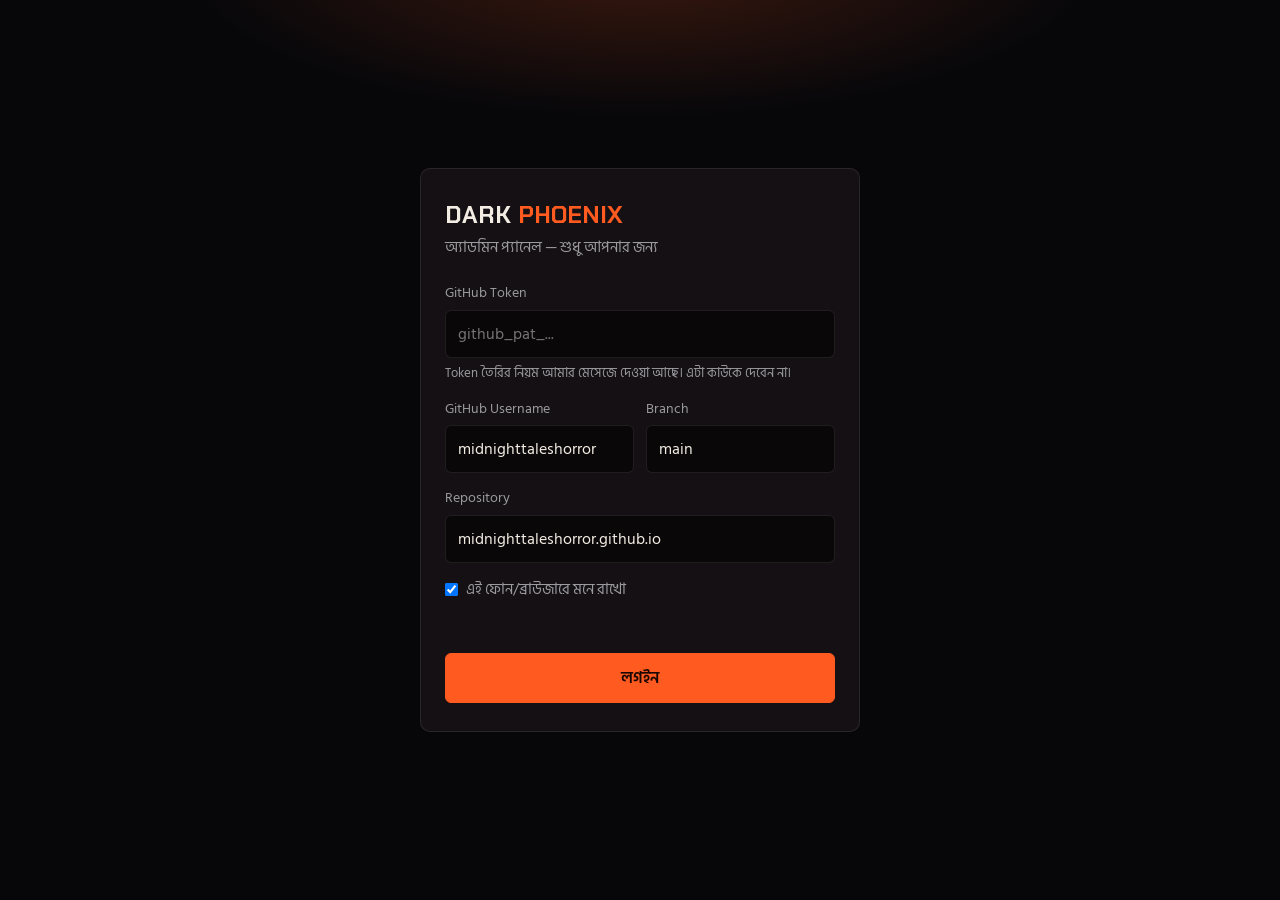
==== admin.html @ 94a2bcff "Add files via upload" ====
<!DOCTYPE html>
<html lang="bn">
<head>
<meta charset="UTF-8">
<meta name="viewport" content="width=device-width, initial-scale=1.0">
<meta name="robots" content="noindex, nofollow">
<title>Admin Panel | Dark Phoenix</title>
<link rel="icon" type="image/png" href="logo.png">
<link rel="preconnect" href="https://fonts.googleapis.com">
<link href="https://fonts.googleapis.com/css2?family=Chakra+Petch:wght@500;600;700&family=Hind+Siliguri:wght@400;500;600;700&display=swap" rel="stylesheet">
<style>
  :root{
    --bg-0:#07070a; --bg-1:#0f0a0d; --panel:#141014;
    --ember-1:#ff5a1f; --ember-2:#ffb020; --ember-3:#8a0f1f;
    --tech-1:#39f7ff; --tech-dim:#1a5a5e;
    --ink:#f2ece3; --ink-dim:#9a9a9f; --line:rgba(255,255,255,0.09);
    --danger:#ff4d5e; --ok:#3ddc84;
  }
  *{box-sizing:border-box; margin:0; padding:0;}
  body{
    background:var(--bg-0); color:var(--ink);
    font-family:'Hind Siliguri','Rajdhani',sans-serif; font-size:16px; line-height:1.5;
    min-height:100vh;
    background-image:radial-gradient(ellipse 60% 30% at 50% -5%, rgba(255,90,31,0.22), transparent 60%);
    background-repeat:no-repeat;
  }
  h1,h2,h3,.brand{font-family:'Chakra Petch','Hind Siliguri',sans-serif;}
  button,input,textarea{font:inherit; color:inherit;}
  button{cursor:pointer;}
  :focus-visible{outline:2px solid var(--tech-1); outline-offset:2px;}
  .hidden{display:none !important;}

  /* ---------- login ---------- */
  #login{ min-height:100vh; display:flex; align-items:center; justify-content:center; padding:24px; }
  .login-card{
    width:100%; max-width:440px; background:var(--panel); border:1px solid var(--line);
    border-radius:10px; padding:28px 24px;
  }
  .login-card h1{ font-size:1.5rem; margin-bottom:4px; }
  .login-card h1 span{ color:var(--ember-1); }
  .login-card .sub{ color:var(--ink-dim); margin-bottom:22px; font-size:0.95rem; }
  label{ display:block; font-size:0.9rem; color:var(--ink-dim); margin:14px 0 6px; }
  input[type=text], input[type=password], input[type=url], textarea{
    width:100%; background:#0a0709; border:1px solid var(--line); border-radius:6px;
    padding:11px 12px; transition:border-color .2s;
  }
  input:focus, textarea:focus{ border-color:var(--ember-1); outline:none; }
  textarea{ min-height:140px; resize:vertical; }
  input[type=file]{ width:100%; font-size:0.9rem; color:var(--ink-dim); }
  .row2{ display:grid; grid-template-columns:1fr 1fr; gap:12px; }
  .check{ display:flex; align-items:center; gap:8px; margin-top:16px; color:var(--ink-dim); font-size:0.92rem; }
  .check input{ width:auto; }
  .hint{ font-size:0.82rem; color:var(--ink-dim); margin-top:6px; }
  .err{ color:var(--danger); margin-top:14px; font-size:0.92rem; min-height:1.2em; }

  .btn{
    border:1px solid var(--line); background:transparent; border-radius:6px;
    padding:9px 16px; font-weight:500; transition:background .2s, border-color .2s, color .2s;
  }
  .btn:hover{ border-color:var(--ink-dim); }
  .btn.primary{ background:var(--ember-1); border-color:var(--ember-1); color:#1a0603; font-weight:600; }
  .btn.primary:hover{ background:var(--ember-2); border-color:var(--ember-2); }
  .btn.danger{ color:var(--danger); border-color:rgba(255,77,94,0.4); }
  .btn.danger:hover{ background:rgba(255,77,94,0.12); border-color:var(--danger); }
  .btn.full{ width:100%; margin-top:20px; padding:12px; }
  .btn:disabled{ opacity:.5; cursor:not-allowed; }

  /* ---------- app ---------- */
  header{
    position:sticky; top:0; z-index:10; display:flex; align-items:center; justify-content:space-between; gap:12px;
    padding:14px 5vw; background:rgba(7,7,10,0.92); backdrop-filter:blur(6px); border-bottom:1px solid var(--line);
  }
  .brand{ font-weight:700; letter-spacing:0.03em; }
  .brand span{ color:var(--ember-1); }
  .brand small{ display:block; font-family:'Hind Siliguri',sans-serif; font-weight:400; color:var(--ink-dim); font-size:0.78rem; letter-spacing:0; }
  .head-actions{ display:flex; gap:8px; flex-wrap:wrap; justify-content:flex-end; }
  .head-actions a.btn{ text-decoration:none; display:inline-block; }

  main{ max-width:900px; margin:0 auto; padding:22px 5vw 80px; }
  .tabs{ display:flex; gap:6px; overflow-x:auto; padding-bottom:4px; margin-bottom:20px; border-bottom:1px solid var(--line); }
  .tab{
    background:none; border:none; border-bottom:2px solid transparent; padding:10px 14px;
    color:var(--ink-dim); font-weight:500; white-space:nowrap;
  }
  .tab.active{ color:var(--ink); border-bottom-color:var(--ember-1); }
  .tab .count{ color:var(--tech-1); font-size:0.85rem; margin-left:4px; }

  .section-head{ display:flex; align-items:center; justify-content:space-between; gap:12px; margin-bottom:6px; }
  .section-head h2{ font-size:1.25rem; }
  .section-note{ color:var(--ink-dim); font-size:0.9rem; margin-bottom:18px; }

  .item{
    display:grid; grid-template-columns:auto 1fr; gap:14px; align-items:center;
    padding:12px; margin-bottom:10px; background:var(--panel); border:1px solid var(--line); border-radius:8px;
  }
  .thumb{ width:64px; height:80px; border-radius:5px; object-fit:cover; background:#1a0e12; border:1px solid var(--line); }
  .badge{
    width:44px; height:44px; border-radius:50%; display:flex; align-items:center; justify-content:center;
    border:1px solid var(--tech-dim); color:var(--tech-1); font-family:'Chakra Petch',sans-serif; font-size:0.9rem;
  }
  .info{ min-width:0; }
  .info .t{ font-weight:600; font-size:1.05rem; overflow-wrap:anywhere; }
  .info .s{ color:var(--ink-dim); font-size:0.88rem; overflow-wrap:anywhere; }
  .acts{ grid-column:1 / -1; display:flex; gap:8px; flex-wrap:wrap; }
  .acts .btn{ padding:6px 14px; font-size:0.9rem; }
  .acts .spacer{ flex:1; }
  .empty{ text-align:center; color:var(--ink-dim); padding:40px 10px; border:1px dashed var(--line); border-radius:8px; }
  @media (min-width:640px){
    .item{ grid-template-columns:auto 1fr auto; }
    .acts{ grid-column:auto; flex-wrap:nowrap; }
    .acts .spacer{ display:none; }
  }

  /* ---------- modal ---------- */
  .overlay{
    position:fixed; inset:0; z-index:50; background:rgba(0,0,0,0.75);
    display:flex; align-items:flex-start; justify-content:center; padding:4vh 16px; overflow-y:auto;
  }
  .modal{
    width:100%; max-width:520px; background:var(--panel); border:1px solid var(--line); border-radius:10px; padding:22px 20px;
  }
  .modal h3{ font-size:1.2rem; margin-bottom:4px; }
  .modal .actions{ display:flex; gap:10px; justify-content:flex-end; margin-top:22px; }
  .preview{ display:flex; align-items:center; gap:12px; margin-bottom:8px; color:var(--ink-dim); font-size:0.88rem; }
  .preview img{ width:56px; height:70px; object-fit:cover; border-radius:4px; border:1px solid var(--line); }
  .req{ color:var(--ember-1); }

  /* ---------- busy + toast ---------- */
  #busy{ position:fixed; inset:0; z-index:90; background:rgba(0,0,0,0.8); display:flex; align-items:center; justify-content:center; flex-direction:column; gap:16px; text-align:center; padding:20px; }
  .spin{ width:38px; height:38px; border:3px solid var(--line); border-top-color:var(--ember-1); border-radius:50%; animation:spin .8s linear infinite; }
  @keyframes spin{ to{ transform:rotate(360deg); } }
  #toast{
    position:fixed; left:50%; bottom:24px; transform:translateX(-50%); z-index:95;
    background:#1c161b; border:1px solid var(--line); border-left:3px solid var(--ok);
    padding:12px 18px; border-radius:6px; max-width:90vw; box-shadow:0 8px 30px rgba(0,0,0,.6);
  }
  #toast.bad{ border-left-color:var(--danger); }
  .footer-note{ margin-top:28px; color:var(--ink-dim); font-size:0.85rem; border-left:2px solid var(--tech-dim); padding-left:12px; }
  @media (prefers-reduced-motion:reduce){ .spin{ animation-duration:2s; } }
</style>
</head>
<body>

<!-- ================= LOGIN ================= -->
<div id="login">
  <form class="login-card" id="loginForm" autocomplete="off">
    <h1>DARK <span>PHOENIX</span></h1>
    <p class="sub">অ্যাডমিন প্যানেল — শুধু আপনার জন্য</p>

    <label for="token">GitHub Token</label>
    <input type="password" id="token" required placeholder="github_pat_...">
    <p class="hint">Token তৈরির নিয়ম আমার মেসেজে দেওয়া আছে। এটা কাউকে দেবেন না।</p>

    <div class="row2">
      <div>
        <label for="owner">GitHub Username</label>
        <input type="text" id="owner" value="midnighttaleshorror" required>
      </div>
      <div>
        <label for="branch">Branch</label>
        <input type="text" id="branch" value="main" required>
      </div>
    </div>
    <label for="repo">Repository</label>
    <input type="text" id="repo" value="midnighttaleshorror.github.io" required>

    <label class="check"><input type="checkbox" id="remember" checked> এই ফোন/ব্রাউজারে মনে রাখো</label>
    <p class="err" id="loginErr"></p>
    <button class="btn primary full" type="submit" id="loginBtn">লগইন</button>
  </form>
</div>

<!-- ================= APP ================= -->
<div id="app" class="hidden">
  <header>
    <div class="brand">DARK <span>PHOENIX</span> <small id="repoLabel"></small></div>
    <div class="head-actions">
      <a class="btn" id="viewSite" href="./" target="_blank" rel="noopener">সাইট দেখুন</a>
      <button class="btn" id="logout" type="button">লগআউট</button>
    </div>
  </header>

  <main>
    <div class="tabs" role="tablist" id="tabs"></div>
    <div id="panel"></div>
    <p class="footer-note">সেভ করার পর সাইটে পরিবর্তন দেখাতে সাধারণত ১–২ মিনিট লাগে (GitHub Pages আপডেট হওয়ার সময়)। না দেখালে পেজ রিফ্রেশ করুন।</p>
  </main>
</div>

<div id="modalRoot"></div>
<div id="busy" class="hidden"><div class="spin"></div><div id="busyMsg">অপেক্ষা করুন…</div></div>
<div id="toast" class="hidden" role="status"></div>

<script>
(function(){
  'use strict';

  /* ---------- helpers ---------- */
  const $ = s => document.querySelector(s);
  const esc = s => String(s ?? '').replace(/[&<>"']/g, c => ({'&':'&amp;','<':'&lt;','>':'&gt;','"':'&quot;',"'":'&#39;'}[c]));
  const uid = () => Date.now().toString(36) + Math.random().toString(36).slice(2, 6);
  const encPath = p => p.split('/').map(encodeURIComponent).join('/');

  let toastTimer;
  function toast(msg, bad){
    const t = $('#toast');
    t.textContent = msg; t.className = bad ? 'bad' : '';
    clearTimeout(toastTimer);
    toastTimer = setTimeout(() => t.classList.add('hidden'), bad ? 6000 : 3500);
  }
  function busy(msg){ $('#busyMsg').textContent = msg || 'অপেক্ষা করুন…'; $('#busy').classList.remove('hidden'); }
  function unbusy(){ $('#busy').classList.add('hidden'); }

  /* ---------- default data (used only if data.json doesn't exist yet) ---------- */
  const DEFAULT_DATA = { news:[], gallery:[], series:[], songs:[] };
  function normalize(d){
    ['news','gallery','series','songs'].forEach(k => { if(!Array.isArray(d[k])) d[k] = []; d[k].forEach(it => { if(!it.id) it.id = uid(); }); });
    return d;
  }

  /* ---------- GitHub API ---------- */
  let cfg = null;               // {token, owner, repo, branch}
  const state = { data:null, tab:'news' };

  function api(path, opts = {}){
    return fetch(`https://api.github.com/repos/${cfg.owner}/${cfg.repo}/${path}`, {
      cache:'no-store',
      ...opts,
      headers:{
        'Accept':'application/vnd.github+json',
        'Authorization':'Bearer ' + cfg.token,
        'X-GitHub-Api-Version':'2022-11-28',
        ...(opts.headers || {})
      }
    });
  }
  async function apiErr(r){
    let m = ''; try{ m = (await r.json()).message || ''; }catch(_){}
    const e = new Error(m || ('HTTP ' + r.status)); e.status = r.status;
    if(r.status === 401) e.message = 'Token ভুল বা মেয়াদ শেষ। আবার লগইন করুন।';
    else if(r.status === 403) e.message = 'অনুমতি নেই বা limit শেষ। Token-এ "Contents: Read and write" permission আছে কিনা দেখুন। (' + m + ')';
    else if(r.status === 404) e.message = 'Repository/Branch পাওয়া যায়নি, অথবা Token-এর এই repo-তে access নেই।';
    return e;
  }
  async function getFile(path){
    const r = await api(`contents/${encPath(path)}?ref=${encodeURIComponent(cfg.branch)}&_=${Date.now()}`);
    if(r.status === 404) return null;
    if(!r.ok) throw await apiErr(r);
    return r.json();
  }
  async function putFile(path, b64, message, sha){
    const body = { message, content:b64, branch:cfg.branch };
    if(sha) body.sha = sha;
    const r = await api(`contents/${encPath(path)}`, { method:'PUT', body:JSON.stringify(body) });
    if(!r.ok) throw await apiErr(r);
    return r.json();
  }
  async function deleteFile(path, message){
    const f = await getFile(path);
    if(!f) return;
    const r = await api(`contents/${encPath(path)}`, { method:'DELETE', body:JSON.stringify({ message, sha:f.sha, branch:cfg.branch }) });
    if(!r.ok) throw await apiErr(r);
  }

  const decodeUtf8 = b64 => new TextDecoder().decode(Uint8Array.from(atob(b64.replace(/\n/g,'')), c => c.charCodeAt(0)));
  function encodeUtf8(str){
    const bytes = new TextEncoder().encode(str); let bin = '';
    for(let i = 0; i < bytes.length; i += 8192) bin += String.fromCharCode.apply(null, bytes.subarray(i, i + 8192));
    return btoa(bin);
  }
  const fileToB64 = file => new Promise((res, rej) => {
    const r = new FileReader();
    r.onload = () => res(String(r.result).split(',')[1]);
    r.onerror = () => rej(new Error('ফাইল পড়া যায়নি'));
    r.readAsDataURL(file);
  });

  async function loadData(){
    const f = await getFile('data.json');
    state.data = normalize(f ? JSON.parse(decodeUtf8(f.content)) : structuredClone(DEFAULT_DATA));
    return f;
  }

  // Always applies the change to the freshest data.json (retries once on conflict)
  async function saveData(mutator, message){
    for(let attempt = 0; attempt < 2; attempt++){
      const f = await getFile('data.json');
      const data = normalize(f ? JSON.parse(decodeUtf8(f.content)) : structuredClone(DEFAULT_DATA));
      mutator(data);
      try{
        await putFile('data.json', encodeUtf8(JSON.stringify(data, null, 2)), message, f && f.sha);
        state.data = data; render();
        return;
      }catch(e){
        if(attempt === 0 && (e.status === 409 || e.status === 422)) continue;
        throw e;
      }
    }
  }

  /* ---------- uploads ---------- */
  const slug = name => {
    const base = name.replace(/\.[^.]+$/, '').toLowerCase().replace(/[^a-z0-9]+/g, '-').replace(/^-+|-+$/g, '').slice(0, 40);
    return base || 'file';
  };
  async function prepImage(file){
    const okType = /^image\/(png|jpe?g|webp)$/.test(file.type);
    const extFromType = { 'image/png':'png', 'image/jpeg':'jpg', 'image/webp':'webp', 'image/gif':'gif' };
    if(!okType){
      return { b64: await fileToB64(file), ext: extFromType[file.type] || (file.name.split('.').pop() || 'img').toLowerCase() };
    }
    const bmp = await createImageBitmap(file);
    const MAX = 1600;
    if(Math.max(bmp.width, bmp.height) <= MAX && file.size < 1.5e6){
      return { b64: await fileToB64(file), ext: extFromType[file.type] };
    }
    const scale = Math.min(1, MAX / Math.max(bmp.width, bmp.height));
    const c = document.createElement('canvas');
    c.width = Math.round(bmp.width * scale); c.height = Math.round(bmp.height * scale);
    c.getContext('2d').drawImage(bmp, 0, 0, c.width, c.height);
    const isPng = file.type === 'image/png';
    const blob = await new Promise(r => c.toBlob(r, isPng ? 'image/png' : 'image/jpeg', 0.88));
    return { b64: await fileToB64(blob), ext: isPng ? 'png' : 'jpg' };
  }
  async function uploadFile(file, kind){
    let b64, ext;
    if(kind === 'image'){ ({ b64, ext } = await prepImage(file)); }
    else{ b64 = await fileToB64(file); ext = (file.name.split('.').pop() || 'mp3').toLowerCase(); }
    const path = `uploads/${Date.now()}-${slug(file.name)}.${ext}`;
    await putFile(path, b64, `Admin: upload ${path}`);
    return path;
  }
  function referenced(path){
    const d = state.data;
    return d.news.some(x => x.img === path) || d.gallery.some(x => x.img === path) || d.songs.some(x => x.file === path);
  }
  // Only files that were uploaded through this panel (uploads/…) are auto-deleted
  async function cleanupFiles(paths){
    for(const p of new Set(paths.filter(Boolean))){
      if(p.startsWith('uploads/') && !referenced(p)){
        try{ await deleteFile(p, `Admin: delete ${p}`); }catch(e){ console.warn('cleanup failed', p, e); }
      }
    }
  }
  const fileUrl = p => /^https?:\/\//i.test(p) ? p
    : `https://raw.githubusercontent.com/${cfg.owner}/${cfg.repo}/${encodeURIComponent(cfg.branch)}/${encPath(p)}`;

  /* ---------- section config ---------- */
  const TYPES = {
    news:{
      label:'নিউজ', single:'নিউজ', fileKey:'img',
      note:'ছবি ও লেখা সহ নিউজ পোস্ট। সাইটে সবার উপরের সেকশনে দেখায়।',
      fields:[
        { k:'title', l:'শিরোনাম', t:'text', req:true },
        { k:'text',  l:'লেখা', t:'textarea' },
        { k:'img',   l:'ছবি', t:'image' }
      ]
    },
    gallery:{
      label:'গ্যালারি', single:'গ্যালারি ছবি', fileKey:'img',
      note:'ক্যারেক্টারের ছবি ও নাম।',
      fields:[
        { k:'title', l:'নাম', t:'text', req:true },
        { k:'img',   l:'ছবি', t:'image', req:true }
      ]
    },
    series:{
      label:'সিরিজ', single:'এপিসোড',
      note:'Watch Series-এর এপিসোড ও YouTube লিংক।',
      fields:[
        { k:'title', l:'এপিসোডের নাম', t:'text', req:true },
        { k:'genre', l:'লেবেল (যেমন: Episode 6)', t:'text' },
        { k:'link',  l:'YouTube / ভিডিও লিংক', t:'url', req:true }
      ]
    },
    songs:{
      label:'গান', single:'গান', fileKey:'file',
      note:'MP3 ফাইল আপলোড করুন। সাইটে Play ও Download দুটোই থাকে।',
      fields:[
        { k:'title', l:'গানের নাম', t:'text', req:true },
        { k:'genre', l:'ধরন (যেমন: Theme Song)', t:'text' },
        { k:'file',  l:'MP3 ফাইল', t:'audio', req:true }
      ]
    }
  };

  /* ---------- render ---------- */
  function render(){
    const d = state.data; if(!d) return;
    $('#tabs').innerHTML = Object.keys(TYPES).map(k =>
      `<button class="tab ${state.tab === k ? 'active' : ''}" role="tab" data-tab="${k}">${TYPES[k].label}<span class="count">${d[k].length}</span></button>`
    ).join('');

    const t = state.tab, T = TYPES[t], items = d[t];
    let html = `
      <div class="section-head">
        <h2>${T.label}</h2>
        <button class="btn primary" data-act="add">+ নতুন ${T.single}</button>
      </div>
      <p class="section-note">${T.note}</p>`;

    if(!items.length){
      html += `<div class="empty">এখনো কিছু নেই। উপরের বাটনে চাপ দিয়ে যোগ করুন।</div>`;
    }
    items.forEach((it, i) => {
      let lead, title = esc(it.title), sub = '';
      if(t === 'news' || t === 'gallery'){
        lead = it.img ? `<img class="thumb" loading="lazy" src="${esc(fileUrl(it.img))}" alt="">` : `<div class="badge">—</div>`;
        sub = t === 'news' ? esc((it.text || '').replace(/\s+/g, ' ').slice(0, 80)) : '';
      }else if(t === 'series'){
        lead = `<div class="badge">${String(i + 1).padStart(2, '0')}</div>`;
        sub = esc([it.genre, it.link].filter(Boolean).join(' • '));
      }else{
        lead = `<div class="badge">${String(i + 1).padStart(2, '0')}</div>`;
        sub = esc([it.genre, (it.file || '').split('/').pop()].filter(Boolean).join(' • '));
      }
      html += `
        <div class="item" data-id="${esc(it.id)}">
          ${lead}
          <div class="info"><div class="t">${title}</div>${sub ? `<div class="s">${sub}</div>` : ''}</div>
          <div class="acts">
            <button class="btn" data-act="up" ${i === 0 ? 'disabled' : ''} aria-label="উপরে">↑</button>
            <button class="btn" data-act="down" ${i === items.length - 1 ? 'disabled' : ''} aria-label="নিচে">↓</button>
            <span class="spacer"></span>
            <button class="btn" data-act="edit">এডিট</button>
            <button class="btn danger" data-act="del">ডিলিট</button>
          </div>
        </div>`;
    });
    $('#panel').innerHTML = html;
  }

  /* ---------- modal (add / edit) ---------- */
  function openForm(type, id){
    const T = TYPES[type];
    const item = id ? state.data[type].find(x => x.id === id) : null;
    const fieldsHtml = T.fields.map(f => {
      const val = item ? (item[f.k] || '') : '';
      const star = f.req && !(f.t === 'image' || f.t === 'audio' ? item : false) ? ' <span class="req">*</span>' : '';
      if(f.t === 'textarea') return `<label for="f_${f.k}">${f.l}</label><textarea id="f_${f.k}" name="${f.k}">${esc(val)}</textarea>`;
      if(f.t === 'image' || f.t === 'audio'){
        const cur = item && val
          ? (f.t === 'image'
              ? `<div class="preview"><img src="${esc(fileUrl(val))}" alt=""><span>বর্তমান ছবি — নতুন ছবি বেছে নিলে বদলে যাবে</span></div>`
              : `<div class="preview"><span>বর্তমান ফাইল: ${esc(val.split('/').pop())} — নতুন ফাইল বেছে নিলে বদলে যাবে</span></div>`)
          : '';
        const accept = f.t === 'image' ? 'image/*' : 'audio/mpeg,audio/*,.mp3';
        return `<label for="f_${f.k}">${f.l}${star}</label>${cur}<input type="file" id="f_${f.k}" name="${f.k}" accept="${accept}">`;
      }
      return `<label for="f_${f.k}">${f.l}${star}</label><input type="${f.t}" id="f_${f.k}" name="${f.k}" value="${esc(val)}" ${f.t === 'url' ? 'placeholder="https://"' : ''}>`;
    }).join('');

    $('#modalRoot').innerHTML = `
      <div class="overlay" id="overlay">
        <form class="modal" id="itemForm" novalidate>
          <h3>${item ? 'এডিট' : 'নতুন'}: ${T.single}</h3>
          ${fieldsHtml}
          <p class="err" id="formErr"></p>
          <div class="actions">
            <button type="button" class="btn" id="cancelForm">বাতিল</button>
            <button type="submit" class="btn primary">সেভ করুন</button>
          </div>
        </form>
      </div>`;
    const first = $('#itemForm input, #itemForm textarea'); if(first) first.focus();

    $('#cancelForm').onclick = closeForm;
    $('#overlay').addEventListener('mousedown', e => { if(e.target.id === 'overlay') closeForm(); });
    $('#itemForm').onsubmit = e => { e.preventDefault(); submitForm(type, item); };
  }
  function closeForm(){ $('#modalRoot').innerHTML = ''; }

  async function submitForm(type, item){
    const T = TYPES[type], err = $('#formErr'); err.textContent = '';
    const vals = {}, files = {};
    for(const f of T.fields){
      const el = $('#f_' + f.k);
      if(f.t === 'image' || f.t === 'audio'){
        const file = el.files[0];
        if(file){
          if(f.t === 'image' && !file.type.startsWith('image/')){ err.textContent = 'শুধু ছবির ফাইল দিন।'; return; }
          if(f.t === 'audio' && !(file.type.startsWith('audio/') || /\.mp3$/i.test(file.name))){ err.textContent = 'শুধু গানের (MP3) ফাইল দিন।'; return; }
          if(file.size > 95 * 1024 * 1024){ err.textContent = 'ফাইল খুব বড় (৯৫ MB এর কম হতে হবে)।'; return; }
          files[f.k] = file;
        }else if(f.req && !item){ err.textContent = `"${f.l}" বেছে নিন।`; return; }
      }else{
        vals[f.k] = el.value.trim();
        if(f.req && !vals[f.k]){ err.textContent = `"${f.l}" লিখুন।`; return; }
        if(f.t === 'url' && !/^https?:\/\//i.test(vals[f.k])){ err.textContent = 'লিংক http:// বা https:// দিয়ে শুরু হতে হবে।'; return; }
      }
    }
    const big = Object.values(files).find(f => f.size > 25 * 1024 * 1024);
    if(big && !confirm('ফাইলটা ২৫ MB এর বেশি, আপলোড হতে সময় লাগবে। চালিয়ে যাবেন?')) return;

    closeForm();
    const newId = uid(), oldPaths = [];
    try{
      const uploaded = {};
      for(const k of Object.keys(files)){
        busy(`ফাইল আপলোড হচ্ছে… (${files[k].name})`);
        uploaded[k] = await uploadFile(files[k], T.fields.find(f => f.k === k).t === 'image' ? 'image' : 'audio');
      }
      busy('সেভ হচ্ছে…');
      await saveData(d => {
        const list = d[type];
        if(item){
          const it = list.find(x => x.id === item.id);
          if(!it) throw new Error('আইটেমটা আর পাওয়া যাচ্ছে না (অন্য জায়গা থেকে মুছে গেছে?)');
          Object.assign(it, vals);
          Object.keys(uploaded).forEach(k => { oldPaths.push(it[k]); it[k] = uploaded[k]; });
        }else{
          list.push({ id:newId, ...vals, ...uploaded });
        }
      }, `Admin: ${item ? 'edit' : 'add'} ${type}`);
      if(oldPaths.length){ busy('পুরনো ফাইল মুছছে…'); await cleanupFiles(oldPaths); }
      toast('সেভ হয়েছে ✓');
    }catch(e){
      console.error(e); toast(e.message || 'কিছু একটা সমস্যা হয়েছে', true);
    }finally{ unbusy(); }
  }

  /* ---------- panel actions ---------- */
  async function move(type, id, dir){
    busy('সেভ হচ্ছে…');
    try{
      await saveData(d => {
        const l = d[type], i = l.findIndex(x => x.id === id), j = i + dir;
        if(i < 0 || j < 0 || j >= l.length) return;
        [l[i], l[j]] = [l[j], l[i]];
      }, `Admin: reorder ${type}`);
    }catch(e){ toast(e.message, true); }
    finally{ unbusy(); }
  }
  async function remove(type, id){
    const it = state.data[type].find(x => x.id === id); if(!it) return;
    if(!confirm(`"${it.title}" ডিলিট করবেন? এটা আর ফেরানো যাবে না।`)) return;
    busy('ডিলিট হচ্ছে…');
    const paths = [];
    try{
      await saveData(d => {
        const l = d[type], i = l.findIndex(x => x.id === id);
        if(i < 0) return;
        const [gone] = l.splice(i, 1);
        paths.push(gone.img, gone.file);
      }, `Admin: delete ${type}`);
      await cleanupFiles(paths);
      toast('ডিলিট হয়েছে ✓');
    }catch(e){ toast(e.message, true); }
    finally{ unbusy(); }
  }

  $('#tabs').addEventListener('click', e => {
    const b = e.target.closest('[data-tab]'); if(!b) return;
    state.tab = b.dataset.tab; render();
  });
  $('#panel').addEventListener('click', e => {
    const b = e.target.closest('[data-act]'); if(!b) return;
    const act = b.dataset.act, row = b.closest('.item'), id = row && row.dataset.id, t = state.tab;
    if(act === 'add') openForm(t);
    else if(act === 'edit') openForm(t, id);
    else if(act === 'del') remove(t, id);
    else if(act === 'up') move(t, id, -1);
    else if(act === 'down') move(t, id, 1);
  });
  document.addEventListener('keydown', e => { if(e.key === 'Escape' && $('#modalRoot').innerHTML) closeForm(); });

  /* ---------- login / logout ---------- */
  const STORE_KEY = 'mth_admin_cfg';
  async function enter(c, remember){
    cfg = c;
    const r = await api('');
    if(!r.ok) throw await apiErr(r);
    const info = await r.json();
    if(info.permissions && info.permissions.push === false) throw new Error('এই Token দিয়ে repo-তে লেখার অনুমতি নেই। "Contents: Read and write" দিন।');
    await loadData();
    const s = JSON.stringify(c);
    (remember ? localStorage : sessionStorage).setItem(STORE_KEY, s);
    (remember ? sessionStorage : localStorage).removeItem(STORE_KEY);
    $('#repoLabel').textContent = `${c.owner}/${c.repo}`;
    $('#viewSite').href = `https://${c.owner}.github.io/` + (c.repo.toLowerCase() === `${c.owner.toLowerCase()}.github.io` ? '' : c.repo + '/');
    $('#login').classList.add('hidden'); $('#app').classList.remove('hidden');
    render();
  }
  $('#loginForm').addEventListener('submit', async e => {
    e.preventDefault();
    const btn = $('#loginBtn'), err = $('#loginErr'); err.textContent = ''; btn.disabled = true; btn.textContent = 'যাচাই হচ্ছে…';
    try{
      await enter({
        token: $('#token').value.trim(), owner: $('#owner').value.trim(),
        repo: $('#repo').value.trim(), branch: $('#branch').value.trim() || 'main'
      }, $('#remember').checked);
    }catch(ex){ err.textContent = ex.message || 'লগইন করা যায়নি'; }
    finally{ btn.disabled = false; btn.textContent = 'লগইন'; }
  });
  $('#logout').addEventListener('click', () => {
    localStorage.removeItem(STORE_KEY); sessionStorage.removeItem(STORE_KEY);
    cfg = null; state.data = null; $('#token').value = '';
    $('#app').classList.add('hidden'); $('#login').classList.remove('hidden');
  });

  // auto-login if a saved session exists
  (async function(){
    const saved = localStorage.getItem(STORE_KEY) || sessionStorage.getItem(STORE_KEY);
    if(!saved) return;
    try{
      const c = JSON.parse(saved);
      $('#owner').value = c.owner; $('#repo').value = c.repo; $('#branch').value = c.branch;
      busy('লগইন হচ্ছে…');
      await enter(c, !!localStorage.getItem(STORE_KEY));
    }catch(ex){ $('#loginErr').textContent = ex.message || ''; }
    finally{ unbusy(); }
  })();
})();
</script>
</body>
</html>
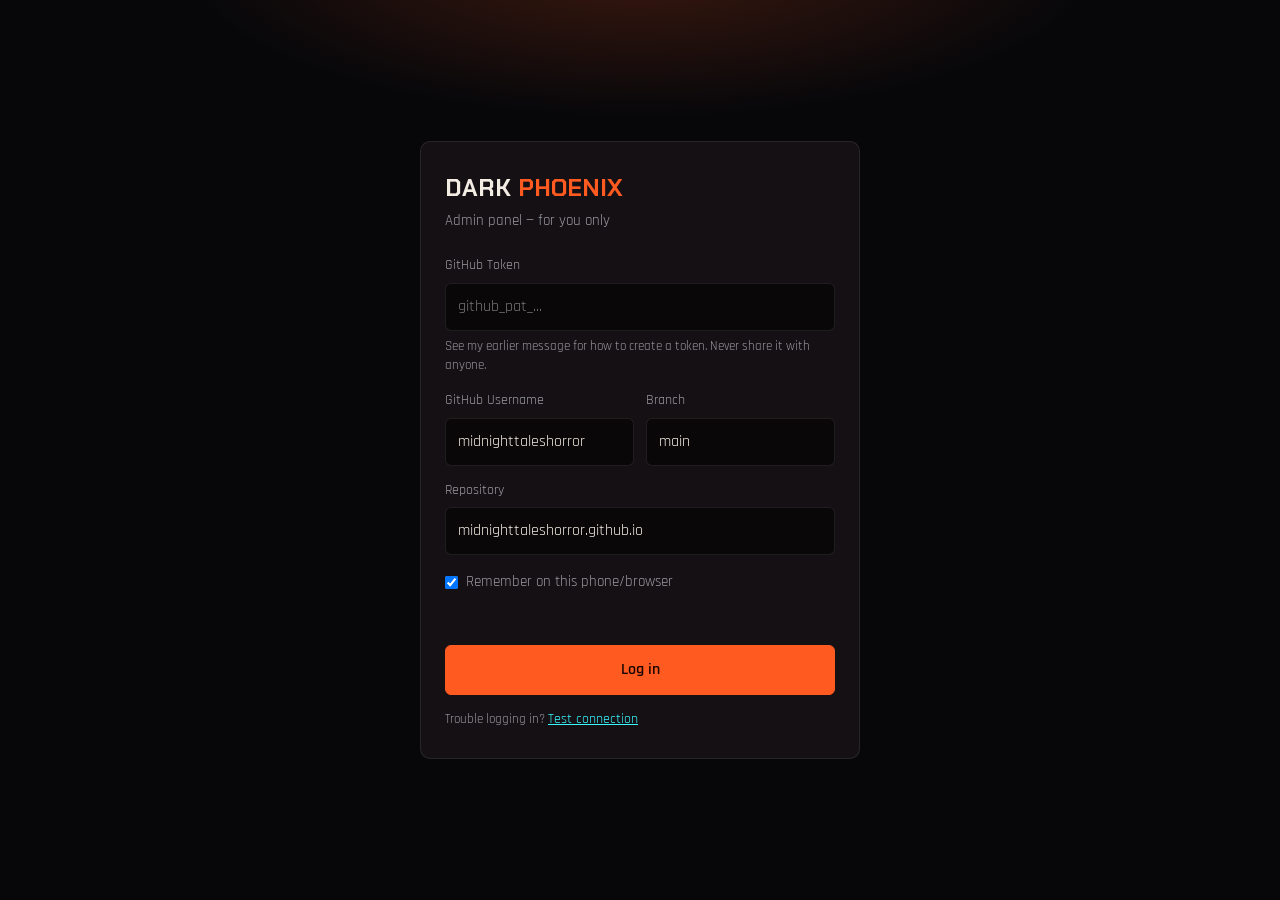
==== commit 5790f491: "Add files via upload" ====
--- a/admin.html
+++ b/admin.html
@@ -1,5 +1,5 @@
 <!DOCTYPE html>
-<html lang="bn">
+<html lang="en">
 <head>
 <meta charset="UTF-8">
 <meta name="viewport" content="width=device-width, initial-scale=1.0">
@@ -7,7 +7,7 @@
 <title>Admin Panel | Dark Phoenix</title>
 <link rel="icon" type="image/png" href="logo.png">
 <link rel="preconnect" href="https://fonts.googleapis.com">
-<link href="https://fonts.googleapis.com/css2?family=Chakra+Petch:wght@500;600;700&family=Hind+Siliguri:wght@400;500;600;700&display=swap" rel="stylesheet">
+<link href="https://fonts.googleapis.com/css2?family=Chakra+Petch:wght@500;600;700&family=Rajdhani:wght@400;500;600;700&display=swap" rel="stylesheet">
 <style>
   :root{
     --bg-0:#07070a; --bg-1:#0f0a0d; --panel:#141014;
@@ -19,12 +19,12 @@
   *{box-sizing:border-box; margin:0; padding:0;}
   body{
     background:var(--bg-0); color:var(--ink);
-    font-family:'Hind Siliguri','Rajdhani',sans-serif; font-size:16px; line-height:1.5;
+    font-family:'Rajdhani',sans-serif; font-size:16px; line-height:1.5;
     min-height:100vh;
     background-image:radial-gradient(ellipse 60% 30% at 50% -5%, rgba(255,90,31,0.22), transparent 60%);
     background-repeat:no-repeat;
   }
-  h1,h2,h3,.brand{font-family:'Chakra Petch','Hind Siliguri',sans-serif;}
+  h1,h2,h3,.brand{font-family:'Chakra Petch',sans-serif;}
   button,input,textarea{font:inherit; color:inherit;}
   button{cursor:pointer;}
   :focus-visible{outline:2px solid var(--tech-1); outline-offset:2px;}
@@ -51,7 +51,7 @@
   .check{ display:flex; align-items:center; gap:8px; margin-top:16px; color:var(--ink-dim); font-size:0.92rem; }
   .check input{ width:auto; }
   .hint{ font-size:0.82rem; color:var(--ink-dim); margin-top:6px; }
-  .err{ color:var(--danger); margin-top:14px; font-size:0.92rem; min-height:1.2em; }
+  .err{ color:var(--danger); margin-top:14px; font-size:0.92rem; min-height:1.2em; white-space:pre-line; }
 
   .btn{
     border:1px solid var(--line); background:transparent; border-radius:6px;
@@ -64,6 +64,7 @@
   .btn.danger:hover{ background:rgba(255,77,94,0.12); border-color:var(--danger); }
   .btn.full{ width:100%; margin-top:20px; padding:12px; }
   .btn:disabled{ opacity:.5; cursor:not-allowed; }
+  .link-btn{ background:none; border:none; color:var(--tech-1); text-decoration:underline; padding:0; font-size:0.85rem; }
 
   /* ---------- app ---------- */
   header{
@@ -72,7 +73,7 @@
   }
   .brand{ font-weight:700; letter-spacing:0.03em; }
   .brand span{ color:var(--ember-1); }
-  .brand small{ display:block; font-family:'Hind Siliguri',sans-serif; font-weight:400; color:var(--ink-dim); font-size:0.78rem; letter-spacing:0; }
+  .brand small{ display:block; font-family:'Rajdhani',sans-serif; font-weight:400; color:var(--ink-dim); font-size:0.78rem; letter-spacing:0; }
   .head-actions{ display:flex; gap:8px; flex-wrap:wrap; justify-content:flex-end; }
   .head-actions a.btn{ text-decoration:none; display:inline-block; }
 
@@ -145,11 +146,11 @@
 <div id="login">
   <form class="login-card" id="loginForm" autocomplete="off">
     <h1>DARK <span>PHOENIX</span></h1>
-    <p class="sub">অ্যাডমিন প্যানেল — শুধু আপনার জন্য</p>
+    <p class="sub">Admin panel — for you only</p>
 
     <label for="token">GitHub Token</label>
     <input type="password" id="token" required placeholder="github_pat_...">
-    <p class="hint">Token তৈরির নিয়ম আমার মেসেজে দেওয়া আছে। এটা কাউকে দেবেন না।</p>
+    <p class="hint">See my earlier message for how to create a token. Never share it with anyone.</p>
 
     <div class="row2">
       <div>
@@ -164,9 +165,10 @@
     <label for="repo">Repository</label>
     <input type="text" id="repo" value="midnighttaleshorror.github.io" required>
 
-    <label class="check"><input type="checkbox" id="remember" checked> এই ফোন/ব্রাউজারে মনে রাখো</label>
+    <label class="check"><input type="checkbox" id="remember" checked> Remember on this phone/browser</label>
     <p class="err" id="loginErr"></p>
-    <button class="btn primary full" type="submit" id="loginBtn">লগইন</button>
+    <button class="btn primary full" type="submit" id="loginBtn">Log in</button>
+    <p class="hint" style="margin-top:14px;">Trouble logging in? <button type="button" class="link-btn" id="testConn">Test connection</button></p>
   </form>
 </div>
 
@@ -175,20 +177,20 @@
   <header>
     <div class="brand">DARK <span>PHOENIX</span> <small id="repoLabel"></small></div>
     <div class="head-actions">
-      <a class="btn" id="viewSite" href="./" target="_blank" rel="noopener">সাইট দেখুন</a>
-      <button class="btn" id="logout" type="button">লগআউট</button>
+      <a class="btn" id="viewSite" href="./" target="_blank" rel="noopener">View site</a>
+      <button class="btn" id="logout" type="button">Log out</button>
     </div>
   </header>
 
   <main>
     <div class="tabs" role="tablist" id="tabs"></div>
     <div id="panel"></div>
-    <p class="footer-note">সেভ করার পর সাইটে পরিবর্তন দেখাতে সাধারণত ১–২ মিনিট লাগে (GitHub Pages আপডেট হওয়ার সময়)। না দেখালে পেজ রিফ্রেশ করুন।</p>
+    <p class="footer-note">After saving, changes usually take 1–2 minutes to show on the live site (GitHub Pages needs to rebuild). Refresh the page if you don't see them yet.</p>
   </main>
 </div>
 
 <div id="modalRoot"></div>
-<div id="busy" class="hidden"><div class="spin"></div><div id="busyMsg">অপেক্ষা করুন…</div></div>
+<div id="busy" class="hidden"><div class="spin"></div><div id="busyMsg">Please wait…</div></div>
 <div id="toast" class="hidden" role="status"></div>
 
 <script>
@@ -200,6 +202,18 @@
   const esc = s => String(s ?? '').replace(/[&<>"']/g, c => ({'&':'&amp;','<':'&lt;','>':'&gt;','"':'&quot;',"'":'&#39;'}[c]));
   const uid = () => Date.now().toString(36) + Math.random().toString(36).slice(2, 6);
   const encPath = p => p.split('/').map(encodeURIComponent).join('/');
+
+  const NETWORK_HELP =
+    'Could not reach GitHub. This is almost always a network/browser setting, not the panel itself. Try these, in order:\n' +
+    '1. Turn off Chrome "Data Saver" / "Lite mode" (⋮ menu → Settings → Data Saver)\n' +
+    '2. Turn off any VPN or ad-blocker\n' +
+    '3. Switch networks: WiFi ↔ mobile data\n' +
+    '4. Open https://api.github.com directly in this browser — if that also fails to load, your network is blocking it\n' +
+    '5. Try a different browser';
+
+  function isNetworkError(e){
+    return e instanceof TypeError || /failed to fetch|networkerror|load failed/i.test(e && e.message || '');
+  }
 
   let toastTimer;
   function toast(msg, bad){
@@ -208,7 +222,7 @@
     clearTimeout(toastTimer);
     toastTimer = setTimeout(() => t.classList.add('hidden'), bad ? 6000 : 3500);
   }
-  function busy(msg){ $('#busyMsg').textContent = msg || 'অপেক্ষা করুন…'; $('#busy').classList.remove('hidden'); }
+  function busy(msg){ $('#busyMsg').textContent = msg || 'Please wait…'; $('#busy').classList.remove('hidden'); }
   function unbusy(){ $('#busy').classList.add('hidden'); }
 
   /* ---------- default data (used only if data.json doesn't exist yet) ---------- */
@@ -237,9 +251,9 @@
   async function apiErr(r){
     let m = ''; try{ m = (await r.json()).message || ''; }catch(_){}
     const e = new Error(m || ('HTTP ' + r.status)); e.status = r.status;
-    if(r.status === 401) e.message = 'Token ভুল বা মেয়াদ শেষ। আবার লগইন করুন।';
-    else if(r.status === 403) e.message = 'অনুমতি নেই বা limit শেষ। Token-এ "Contents: Read and write" permission আছে কিনা দেখুন। (' + m + ')';
-    else if(r.status === 404) e.message = 'Repository/Branch পাওয়া যায়নি, অথবা Token-এর এই repo-তে access নেই।';
+    if(r.status === 401) e.message = 'Token is invalid or expired. Please log in again.';
+    else if(r.status === 403) e.message = 'Permission denied or rate limit reached. Make sure the token has "Contents: Read and write" permission. (' + m + ')';
+    else if(r.status === 404) e.message = 'Repository or branch not found, or the token has no access to this repo.';
     return e;
   }
   async function getFile(path){
@@ -271,7 +285,7 @@
   const fileToB64 = file => new Promise((res, rej) => {
     const r = new FileReader();
     r.onload = () => res(String(r.result).split(',')[1]);
-    r.onerror = () => rej(new Error('ফাইল পড়া যায়নি'));
+    r.onerror = () => rej(new Error('Could not read the file'));
     r.readAsDataURL(file);
   });
 
@@ -348,38 +362,38 @@
   /* ---------- section config ---------- */
   const TYPES = {
     news:{
-      label:'নিউজ', single:'নিউজ', fileKey:'img',
-      note:'ছবি ও লেখা সহ নিউজ পোস্ট। সাইটে সবার উপরের সেকশনে দেখায়।',
+      label:'News', single:'news post', fileKey:'img',
+      note:'A post with an image and text. Shows in the top section of the site.',
       fields:[
-        { k:'title', l:'শিরোনাম', t:'text', req:true },
-        { k:'text',  l:'লেখা', t:'textarea' },
-        { k:'img',   l:'ছবি', t:'image' }
+        { k:'title', l:'Title', t:'text', req:true },
+        { k:'text',  l:'Text', t:'textarea' },
+        { k:'img',   l:'Image', t:'image' }
       ]
     },
     gallery:{
-      label:'গ্যালারি', single:'গ্যালারি ছবি', fileKey:'img',
-      note:'ক্যারেক্টারের ছবি ও নাম।',
+      label:'Gallery', single:'gallery image', fileKey:'img',
+      note:'Character image and name.',
       fields:[
-        { k:'title', l:'নাম', t:'text', req:true },
-        { k:'img',   l:'ছবি', t:'image', req:true }
+        { k:'title', l:'Name', t:'text', req:true },
+        { k:'img',   l:'Image', t:'image', req:true }
       ]
     },
     series:{
-      label:'সিরিজ', single:'এপিসোড',
-      note:'Watch Series-এর এপিসোড ও YouTube লিংক।',
+      label:'Series', single:'episode',
+      note:'Episode and its YouTube link, shown in Watch Series.',
       fields:[
-        { k:'title', l:'এপিসোডের নাম', t:'text', req:true },
-        { k:'genre', l:'লেবেল (যেমন: Episode 6)', t:'text' },
-        { k:'link',  l:'YouTube / ভিডিও লিংক', t:'url', req:true }
+        { k:'title', l:'Episode title', t:'text', req:true },
+        { k:'genre', l:'Label (e.g. Episode 6)', t:'text' },
+        { k:'link',  l:'YouTube / video link', t:'url', req:true }
       ]
     },
     songs:{
-      label:'গান', single:'গান', fileKey:'file',
-      note:'MP3 ফাইল আপলোড করুন। সাইটে Play ও Download দুটোই থাকে।',
+      label:'Songs', single:'song', fileKey:'file',
+      note:'Upload an MP3 file. The site shows both Play and Download for it.',
       fields:[
-        { k:'title', l:'গানের নাম', t:'text', req:true },
-        { k:'genre', l:'ধরন (যেমন: Theme Song)', t:'text' },
-        { k:'file',  l:'MP3 ফাইল', t:'audio', req:true }
+        { k:'title', l:'Song title', t:'text', req:true },
+        { k:'genre', l:'Genre (e.g. Theme Song)', t:'text' },
+        { k:'file',  l:'MP3 file', t:'audio', req:true }
       ]
     }
   };
@@ -395,12 +409,12 @@
     let html = `
       <div class="section-head">
         <h2>${T.label}</h2>
-        <button class="btn primary" data-act="add">+ নতুন ${T.single}</button>
+        <button class="btn primary" data-act="add">+ New ${T.single}</button>
       </div>
       <p class="section-note">${T.note}</p>`;
 
     if(!items.length){
-      html += `<div class="empty">এখনো কিছু নেই। উপরের বাটনে চাপ দিয়ে যোগ করুন।</div>`;
+      html += `<div class="empty">Nothing here yet. Tap the button above to add one.</div>`;
     }
     items.forEach((it, i) => {
       let lead, title = esc(it.title), sub = '';
@@ -419,11 +433,11 @@
           ${lead}
           <div class="info"><div class="t">${title}</div>${sub ? `<div class="s">${sub}</div>` : ''}</div>
           <div class="acts">
-            <button class="btn" data-act="up" ${i === 0 ? 'disabled' : ''} aria-label="উপরে">↑</button>
-            <button class="btn" data-act="down" ${i === items.length - 1 ? 'disabled' : ''} aria-label="নিচে">↓</button>
+            <button class="btn" data-act="up" ${i === 0 ? 'disabled' : ''} aria-label="Move up">↑</button>
+            <button class="btn" data-act="down" ${i === items.length - 1 ? 'disabled' : ''} aria-label="Move down">↓</button>
             <span class="spacer"></span>
-            <button class="btn" data-act="edit">এডিট</button>
-            <button class="btn danger" data-act="del">ডিলিট</button>
+            <button class="btn" data-act="edit">Edit</button>
+            <button class="btn danger" data-act="del">Delete</button>
           </div>
         </div>`;
     });
@@ -441,8 +455,8 @@
       if(f.t === 'image' || f.t === 'audio'){
         const cur = item && val
           ? (f.t === 'image'
-              ? `<div class="preview"><img src="${esc(fileUrl(val))}" alt=""><span>বর্তমান ছবি — নতুন ছবি বেছে নিলে বদলে যাবে</span></div>`
-              : `<div class="preview"><span>বর্তমান ফাইল: ${esc(val.split('/').pop())} — নতুন ফাইল বেছে নিলে বদলে যাবে</span></div>`)
+              ? `<div class="preview"><img src="${esc(fileUrl(val))}" alt=""><span>Current image — pick a new one to replace it</span></div>`
+              : `<div class="preview"><span>Current file: ${esc(val.split('/').pop())} — pick a new one to replace it</span></div>`)
           : '';
         const accept = f.t === 'image' ? 'image/*' : 'audio/mpeg,audio/*,.mp3';
         return `<label for="f_${f.k}">${f.l}${star}</label>${cur}<input type="file" id="f_${f.k}" name="${f.k}" accept="${accept}">`;
@@ -453,12 +467,12 @@
     $('#modalRoot').innerHTML = `
       <div class="overlay" id="overlay">
         <form class="modal" id="itemForm" novalidate>
-          <h3>${item ? 'এডিট' : 'নতুন'}: ${T.single}</h3>
+          <h3>${item ? 'Edit' : 'New'}: ${T.single}</h3>
           ${fieldsHtml}
           <p class="err" id="formErr"></p>
           <div class="actions">
-            <button type="button" class="btn" id="cancelForm">বাতিল</button>
-            <button type="submit" class="btn primary">সেভ করুন</button>
+            <button type="button" class="btn" id="cancelForm">Cancel</button>
+            <button type="submit" class="btn primary">Save</button>
           </div>
         </form>
       </div>`;
@@ -478,63 +492,64 @@
       if(f.t === 'image' || f.t === 'audio'){
         const file = el.files[0];
         if(file){
-          if(f.t === 'image' && !file.type.startsWith('image/')){ err.textContent = 'শুধু ছবির ফাইল দিন।'; return; }
-          if(f.t === 'audio' && !(file.type.startsWith('audio/') || /\.mp3$/i.test(file.name))){ err.textContent = 'শুধু গানের (MP3) ফাইল দিন।'; return; }
-          if(file.size > 95 * 1024 * 1024){ err.textContent = 'ফাইল খুব বড় (৯৫ MB এর কম হতে হবে)।'; return; }
+          if(f.t === 'image' && !file.type.startsWith('image/')){ err.textContent = 'Please choose an image file.'; return; }
+          if(f.t === 'audio' && !(file.type.startsWith('audio/') || /\.mp3$/i.test(file.name))){ err.textContent = 'Please choose an MP3 audio file.'; return; }
+          if(file.size > 95 * 1024 * 1024){ err.textContent = 'File is too large (must be under 95 MB).'; return; }
           files[f.k] = file;
-        }else if(f.req && !item){ err.textContent = `"${f.l}" বেছে নিন।`; return; }
+        }else if(f.req && !item){ err.textContent = `Please choose "${f.l}".`; return; }
       }else{
         vals[f.k] = el.value.trim();
-        if(f.req && !vals[f.k]){ err.textContent = `"${f.l}" লিখুন।`; return; }
-        if(f.t === 'url' && !/^https?:\/\//i.test(vals[f.k])){ err.textContent = 'লিংক http:// বা https:// দিয়ে শুরু হতে হবে।'; return; }
+        if(f.req && !vals[f.k]){ err.textContent = `Please enter "${f.l}".`; return; }
+        if(f.t === 'url' && !/^https?:\/\//i.test(vals[f.k])){ err.textContent = 'Link must start with http:// or https://'; return; }
       }
     }
     const big = Object.values(files).find(f => f.size > 25 * 1024 * 1024);
-    if(big && !confirm('ফাইলটা ২৫ MB এর বেশি, আপলোড হতে সময় লাগবে। চালিয়ে যাবেন?')) return;
+    if(big && !confirm('That file is over 25 MB, the upload may take a while. Continue?')) return;
 
     closeForm();
     const newId = uid(), oldPaths = [];
     try{
       const uploaded = {};
       for(const k of Object.keys(files)){
-        busy(`ফাইল আপলোড হচ্ছে… (${files[k].name})`);
+        busy(`Uploading file… (${files[k].name})`);
         uploaded[k] = await uploadFile(files[k], T.fields.find(f => f.k === k).t === 'image' ? 'image' : 'audio');
       }
-      busy('সেভ হচ্ছে…');
+      busy('Saving…');
       await saveData(d => {
         const list = d[type];
         if(item){
           const it = list.find(x => x.id === item.id);
-          if(!it) throw new Error('আইটেমটা আর পাওয়া যাচ্ছে না (অন্য জায়গা থেকে মুছে গেছে?)');
+          if(!it) throw new Error('This item no longer exists (deleted elsewhere?)');
           Object.assign(it, vals);
           Object.keys(uploaded).forEach(k => { oldPaths.push(it[k]); it[k] = uploaded[k]; });
         }else{
           list.push({ id:newId, ...vals, ...uploaded });
         }
       }, `Admin: ${item ? 'edit' : 'add'} ${type}`);
-      if(oldPaths.length){ busy('পুরনো ফাইল মুছছে…'); await cleanupFiles(oldPaths); }
-      toast('সেভ হয়েছে ✓');
+      if(oldPaths.length){ busy('Removing old file…'); await cleanupFiles(oldPaths); }
+      toast('Saved ✓');
     }catch(e){
-      console.error(e); toast(e.message || 'কিছু একটা সমস্যা হয়েছে', true);
+      console.error(e);
+      toast(isNetworkError(e) ? NETWORK_HELP : (e.message || 'Something went wrong'), true);
     }finally{ unbusy(); }
   }
 
   /* ---------- panel actions ---------- */
   async function move(type, id, dir){
-    busy('সেভ হচ্ছে…');
+    busy('Saving…');
     try{
       await saveData(d => {
         const l = d[type], i = l.findIndex(x => x.id === id), j = i + dir;
         if(i < 0 || j < 0 || j >= l.length) return;
         [l[i], l[j]] = [l[j], l[i]];
       }, `Admin: reorder ${type}`);
-    }catch(e){ toast(e.message, true); }
+    }catch(e){ toast(isNetworkError(e) ? NETWORK_HELP : e.message, true); }
     finally{ unbusy(); }
   }
   async function remove(type, id){
     const it = state.data[type].find(x => x.id === id); if(!it) return;
-    if(!confirm(`"${it.title}" ডিলিট করবেন? এটা আর ফেরানো যাবে না।`)) return;
-    busy('ডিলিট হচ্ছে…');
+    if(!confirm(`Delete "${it.title}"? This cannot be undone.`)) return;
+    busy('Deleting…');
     const paths = [];
     try{
       await saveData(d => {
@@ -544,8 +559,8 @@
         paths.push(gone.img, gone.file);
       }, `Admin: delete ${type}`);
       await cleanupFiles(paths);
-      toast('ডিলিট হয়েছে ✓');
-    }catch(e){ toast(e.message, true); }
+      toast('Deleted ✓');
+    }catch(e){ toast(isNetworkError(e) ? NETWORK_HELP : e.message, true); }
     finally{ unbusy(); }
   }
 
@@ -571,7 +586,7 @@
     const r = await api('');
     if(!r.ok) throw await apiErr(r);
     const info = await r.json();
-    if(info.permissions && info.permissions.push === false) throw new Error('এই Token দিয়ে repo-তে লেখার অনুমতি নেই। "Contents: Read and write" দিন।');
+    if(info.permissions && info.permissions.push === false) throw new Error('This token cannot write to the repo. Give it "Contents: Read and write" permission.');
     await loadData();
     const s = JSON.stringify(c);
     (remember ? localStorage : sessionStorage).setItem(STORE_KEY, s);
@@ -583,19 +598,38 @@
   }
   $('#loginForm').addEventListener('submit', async e => {
     e.preventDefault();
-    const btn = $('#loginBtn'), err = $('#loginErr'); err.textContent = ''; btn.disabled = true; btn.textContent = 'যাচাই হচ্ছে…';
+    const btn = $('#loginBtn'), err = $('#loginErr'); err.textContent = ''; btn.disabled = true; btn.textContent = 'Checking…';
     try{
       await enter({
         token: $('#token').value.trim(), owner: $('#owner').value.trim(),
         repo: $('#repo').value.trim(), branch: $('#branch').value.trim() || 'main'
       }, $('#remember').checked);
-    }catch(ex){ err.textContent = ex.message || 'লগইন করা যায়নি'; }
-    finally{ btn.disabled = false; btn.textContent = 'লগইন'; }
+    }catch(ex){
+      err.textContent = isNetworkError(ex) ? NETWORK_HELP : (ex.message || 'Could not log in');
+    }
+    finally{ btn.disabled = false; btn.textContent = 'Log in'; }
   });
   $('#logout').addEventListener('click', () => {
     localStorage.removeItem(STORE_KEY); sessionStorage.removeItem(STORE_KEY);
     cfg = null; state.data = null; $('#token').value = '';
     $('#app').classList.add('hidden'); $('#login').classList.remove('hidden');
+  });
+
+  // Lets the user check, before logging in, whether the browser can reach GitHub at all
+  $('#testConn').addEventListener('click', async () => {
+    const err = $('#loginErr');
+    err.style.color = ''; err.textContent = 'Testing connection…';
+    try{
+      const r = await fetch('https://api.github.com/zen', { cache:'no-store' });
+      if(r.ok){
+        err.style.color = 'var(--ok)';
+        err.textContent = 'Connection to GitHub is working. If login still fails, double-check your token, username and repository name.';
+      }else{
+        err.textContent = 'Reached GitHub but got an unexpected response (HTTP ' + r.status + '). Try again in a moment.';
+      }
+    }catch(ex){
+      err.textContent = NETWORK_HELP;
+    }
   });
 
   // auto-login if a saved session exists
@@ -605,9 +639,9 @@
     try{
       const c = JSON.parse(saved);
       $('#owner').value = c.owner; $('#repo').value = c.repo; $('#branch').value = c.branch;
-      busy('লগইন হচ্ছে…');
+      busy('Logging in…');
       await enter(c, !!localStorage.getItem(STORE_KEY));
-    }catch(ex){ $('#loginErr').textContent = ex.message || ''; }
+    }catch(ex){ $('#loginErr').textContent = isNetworkError(ex) ? NETWORK_HELP : (ex.message || ''); }
     finally{ unbusy(); }
   })();
 })();
